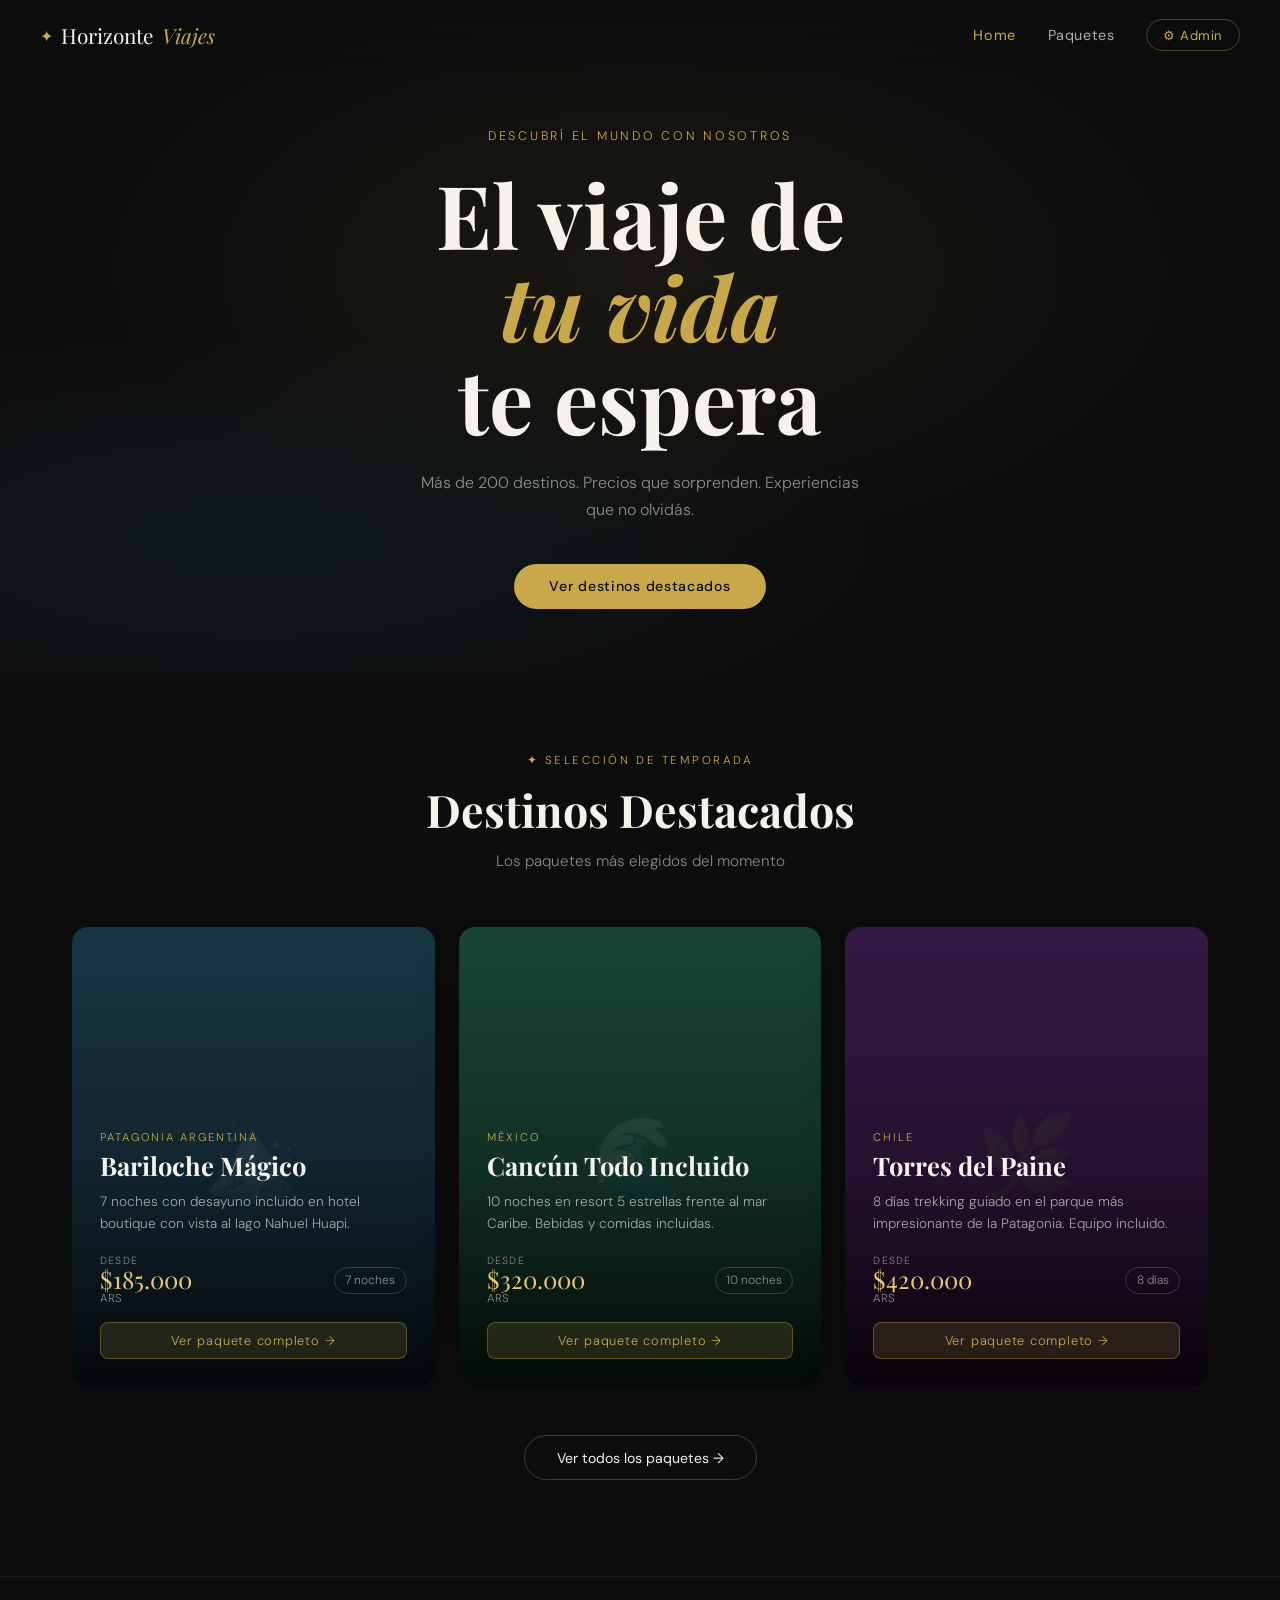
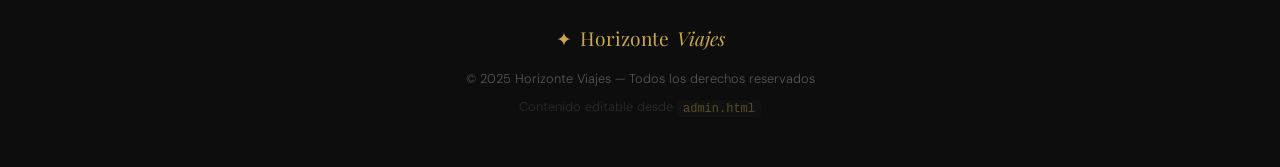
==== index.html @ 5328c454 "roxtur" ====
<!DOCTYPE html>
<html lang="es">
<head>
  <meta charset="UTF-8"/>
  <meta name="viewport" content="width=device-width, initial-scale=1.0"/>
  <title>Horizonte Viajes</title>
  <link rel="preconnect" href="https://fonts.googleapis.com">
  <link rel="preconnect" href="https://fonts.gstatic.com" crossorigin>
  <link href="https://fonts.googleapis.com/css2?family=Playfair+Display:ital,wght@0,400;0,700;1,400&family=DM+Sans:wght@300;400;500&display=swap" rel="stylesheet">
  <link rel="stylesheet" href="css/style.css"/>
</head>
<body>

<header class="header">
  <a href="index.html" class="logo">
    <span class="logo-icon">✦</span>
    Horizonte <em>Viajes</em>
  </a>
  <nav class="nav">
    <a href="index.html" class="active">Home</a>
    <a href="paquetes.html">Paquetes</a>
    <a href="admin.html" class="admin-link">⚙ Admin</a>
  </nav>
</header>

<section class="hero">
  <div style="position:relative">
    <p class="hero-eyebrow">Descubrí el mundo con nosotros</p>
    <h1 class="hero-title">El viaje de<br/><em>tu vida</em><br/>te espera</h1>
    <p class="hero-sub">Más de 200 destinos. Precios que sorprenden. Experiencias que no olvidás.</p>
    <a href="#destinos" class="btn-primary">Ver destinos destacados</a>
  </div>
</section>

<section class="seccion" id="destinos">
  <div class="seccion-header">
    <span class="seccion-tag">✦ selección de temporada</span>
    <h2 class="seccion-titulo">Destinos Destacados</h2>
    <p class="seccion-desc">Los paquetes más elegidos del momento</p>
  </div>
  <div class="banners-grid" id="banners-grid"></div>

  <div style="text-align:center; margin-top:3rem">
    <a href="paquetes.html" class="btn-outline">Ver todos los paquetes →</a>
  </div>
</section>

<footer class="footer">
  <div class="footer-logo"><span>✦</span> Horizonte <em>Viajes</em></div>
  <p class="footer-copy">© 2025 Horizonte Viajes — Todos los derechos reservados</p>
  <p class="footer-copy" style="margin-top:0.3rem; opacity:0.4">
    Contenido editable desde <code>admin.html</code>
  </p>
</footer>

<script src="js/banners.js"></script>
<script>
  async function renderBanners() {
    const data = await cargarBanners();
    const grid = document.getElementById('banners-grid');
    grid.innerHTML = '';

    data.home.forEach(b => {
      const card = document.createElement('a');
      card.className = 'banner-card';
      card.href = `producto.html?id=${b.id}`;

      const hasImg = b.imagen && b.imagen.startsWith('data:');

      card.innerHTML = `
        <div class="banner-bg" style="${hasImg ? `background-image:url('${b.imagen}')` : `background:${b.color}`}"></div>
        ${!hasImg ? `<div class="banner-no-img">${b.emoji}</div>` : ''}
        <div class="banner-overlay"></div>
        <div class="banner-body">
          <span class="banner-destino">${b.destino}</span>
          <h3 class="banner-titulo">${b.titulo}</h3>
          <p class="banner-desc">${b.descripcion_corta}</p>
          <div class="banner-footer">
            <div class="banner-precio">
              <span class="banner-desde">desde</span>
              <span class="banner-monto">$${b.precio}</span>
              <span class="banner-moneda">${b.moneda}</span>
            </div>
            <span class="banner-duracion">${b.duracion}</span>
          </div>
          <span class="banner-cta">Ver paquete completo →</span>
        </div>
      `;
      grid.appendChild(card);
    });
  }

  renderBanners();
</script>
</body>
</html>
---- css/style.css ----
/* ===========================
   RESET & BASE
   =========================== */
*, *::before, *::after { box-sizing: border-box; margin: 0; padding: 0; }

:root {
  --negro: #0d0d0d;
  --blanco: #f5f2ec;
  --gold: #c9a84c;
  --gold-light: #e8c97a;
  --gris: #888;
  --gris2: #555;
  --radio: 16px;
  --sombra: 0 8px 40px rgba(0,0,0,0.22);
  --font-display: 'Playfair Display', Georgia, serif;
  --font-body: 'DM Sans', sans-serif;
}

html { scroll-behavior: smooth; }
body {
  background: var(--negro);
  color: var(--blanco);
  font-family: var(--font-body);
  font-weight: 300;
  min-height: 100vh;
}

/* ===========================
   HEADER
   =========================== */
.header {
  position: fixed;
  top: 0; left: 0; right: 0;
  z-index: 100;
  padding: 1.2rem 2.5rem;
  display: flex;
  align-items: center;
  justify-content: space-between;
  background: linear-gradient(to bottom, rgba(13,13,13,0.97), transparent);
  backdrop-filter: blur(6px);
}

.logo {
  display: flex;
  align-items: center;
  gap: 0.5rem;
  font-family: var(--font-display);
  font-size: 1.3rem;
  color: var(--blanco);
  text-decoration: none;
}
.logo-icon { color: var(--gold); font-size: 1rem; }
.logo em { color: var(--gold); font-style: italic; }

.nav { display: flex; gap: 2rem; align-items: center; }
.nav a {
  color: rgba(245,242,236,0.7);
  text-decoration: none;
  font-size: 0.9rem;
  font-weight: 400;
  letter-spacing: 0.04em;
  transition: color 0.2s;
}
.nav a:hover, .nav a.active { color: var(--gold); }
.nav .admin-link {
  border: 1px solid rgba(201,168,76,0.35);
  padding: 0.4rem 1rem;
  border-radius: 100px;
  color: var(--gold);
  font-size: 0.82rem;
}
.nav .admin-link:hover { background: var(--gold); color: var(--negro); }

/* ===========================
   HERO
   =========================== */
.hero {
  min-height: 68vh;
  display: flex;
  align-items: center;
  justify-content: center;
  text-align: center;
  padding: 8rem 2rem 4rem;
  position: relative;
  overflow: hidden;
}
.hero::before {
  content: '';
  position: absolute; inset: 0;
  background:
    radial-gradient(ellipse 60% 60% at 50% 40%, rgba(201,168,76,0.07) 0%, transparent 70%),
    radial-gradient(ellipse 80% 50% at 20% 80%, rgba(26,58,74,0.25) 0%, transparent 60%);
}
.hero-eyebrow {
  font-size: 0.78rem;
  letter-spacing: 0.22em;
  text-transform: uppercase;
  color: var(--gold);
  margin-bottom: 1.5rem;
}
.hero-title {
  font-family: var(--font-display);
  font-size: clamp(2.8rem, 7vw, 5.5rem);
  line-height: 1.05;
  margin-bottom: 1.5rem;
  position: relative;
}
.hero-title em { font-style: italic; color: var(--gold); }
.hero-sub {
  color: rgba(245,242,236,0.55);
  font-size: 1rem;
  max-width: 460px;
  margin: 0 auto 2.5rem;
  line-height: 1.7;
}

/* ===========================
   BOTONES
   =========================== */
.btn-primary {
  display: inline-block;
  background: var(--gold);
  color: var(--negro);
  font-family: var(--font-body);
  font-weight: 500;
  font-size: 0.88rem;
  letter-spacing: 0.05em;
  padding: 0.85rem 2.2rem;
  border-radius: 100px;
  text-decoration: none;
  transition: background 0.2s, transform 0.2s;
  border: none;
  cursor: pointer;
}
.btn-primary:hover { background: var(--gold-light); transform: translateY(-2px); }

.btn-outline {
  display: inline-block;
  background: transparent;
  color: var(--blanco);
  font-family: var(--font-body);
  font-weight: 400;
  font-size: 0.88rem;
  padding: 0.8rem 2rem;
  border-radius: 100px;
  border: 1px solid rgba(245,242,236,0.2);
  text-decoration: none;
  transition: all 0.2s;
}
.btn-outline:hover { border-color: var(--gold); color: var(--gold); }

/* ===========================
   SECCIONES
   =========================== */
.seccion {
  padding: 5rem 2rem 6rem;
  max-width: 1200px;
  margin: 0 auto;
}
.seccion-header {
  text-align: center;
  margin-bottom: 3.5rem;
}
.seccion-tag {
  font-size: 0.72rem;
  letter-spacing: 0.22em;
  text-transform: uppercase;
  color: var(--gold);
  display: block;
  margin-bottom: 0.75rem;
}
.seccion-titulo {
  font-family: var(--font-display);
  font-size: clamp(1.8rem, 4vw, 2.8rem);
  margin-bottom: 0.75rem;
}
.seccion-desc { color: var(--gris); font-size: 0.95rem; }

/* ===========================
   BANNER CARDS
   =========================== */
.banners-grid {
  display: grid;
  grid-template-columns: repeat(auto-fit, minmax(300px, 1fr));
  gap: 1.5rem;
}

.banner-card {
  border-radius: var(--radio);
  overflow: hidden;
  position: relative;
  min-height: 460px;
  display: flex;
  flex-direction: column;
  justify-content: flex-end;
  box-shadow: var(--sombra);
  transition: transform 0.35s cubic-bezier(.22,.68,0,1.2);
  text-decoration: none;
  color: inherit;
  cursor: pointer;
}
.banner-card:hover { transform: translateY(-7px); }

.banner-bg {
  position: absolute; inset: 0;
  background-size: cover;
  background-position: center;
  transition: transform 0.5s ease;
}
.banner-card:hover .banner-bg { transform: scale(1.04); }

.banner-overlay {
  position: absolute; inset: 0;
  background: linear-gradient(to top, rgba(0,0,0,0.88) 0%, rgba(0,0,0,0.35) 50%, rgba(0,0,0,0.08) 100%);
}

.banner-body { position: relative; z-index: 2; padding: 1.75rem; }

.banner-destino {
  font-size: 0.7rem;
  letter-spacing: 0.18em;
  text-transform: uppercase;
  color: var(--gold);
  margin-bottom: 0.4rem;
  display: block;
}
.banner-titulo {
  font-family: var(--font-display);
  font-size: 1.6rem;
  line-height: 1.2;
  margin-bottom: 0.65rem;
}
.banner-desc {
  font-size: 0.85rem;
  color: rgba(245,242,236,0.65);
  line-height: 1.6;
  margin-bottom: 1.2rem;
  display: -webkit-box;
  -webkit-line-clamp: 3;
  -webkit-box-orient: vertical;
  overflow: hidden;
}
.banner-footer {
  display: flex;
  align-items: center;
  justify-content: space-between;
}
.banner-precio { display: flex; flex-direction: column; }
.banner-desde { font-size: 0.65rem; text-transform: uppercase; letter-spacing: 0.12em; color: var(--gris); }
.banner-monto { font-family: var(--font-display); font-size: 1.5rem; color: var(--gold-light); line-height: 1; }
.banner-moneda { font-size: 0.72rem; color: var(--gris); }
.banner-duracion {
  font-size: 0.75rem;
  color: rgba(245,242,236,0.55);
  border: 1px solid rgba(245,242,236,0.18);
  padding: 0.28rem 0.65rem;
  border-radius: 100px;
}
.banner-cta {
  display: block;
  margin-top: 1rem;
  text-align: center;
  background: rgba(201,168,76,0.15);
  border: 1px solid rgba(201,168,76,0.35);
  color: var(--gold);
  font-size: 0.8rem;
  letter-spacing: 0.06em;
  padding: 0.55rem;
  border-radius: 8px;
  transition: background 0.2s;
}
.banner-card:hover .banner-cta { background: rgba(201,168,76,0.28); }

.banner-no-img {
  position: absolute; inset: 0;
  display: flex; align-items: center; justify-content: center;
  font-size: 5rem; opacity: 0.1;
}

/* ===========================
   FOOTER
   =========================== */
.footer {
  border-top: 1px solid rgba(245,242,236,0.07);
  padding: 3rem 2rem;
  text-align: center;
}
.footer-logo {
  display: flex; align-items: center; justify-content: center;
  gap: 0.5rem;
  font-family: var(--font-display);
  font-size: 1.2rem;
  color: var(--gold);
  margin-bottom: 1rem;
}
.footer-logo em { font-style: italic; }
.footer-copy { color: var(--gris2); font-size: 0.8rem; line-height: 1.8; }
.footer-copy code {
  background: rgba(245,242,236,0.05);
  padding: 0.1rem 0.35rem;
  border-radius: 4px;
  color: var(--gold);
  font-size: 0.75rem;
}

/* ===========================
   SEPARADOR DECORATIVO
   =========================== */
.sep {
  display: flex;
  align-items: center;
  gap: 1rem;
  max-width: 1200px;
  margin: 0 auto;
  padding: 0 2rem;
  opacity: 0.12;
}
.sep::before, .sep::after {
  content: ''; flex: 1;
  border-top: 1px solid var(--blanco);
}
.sep span { font-size: 0.7rem; letter-spacing: 0.2em; white-space: nowrap; }
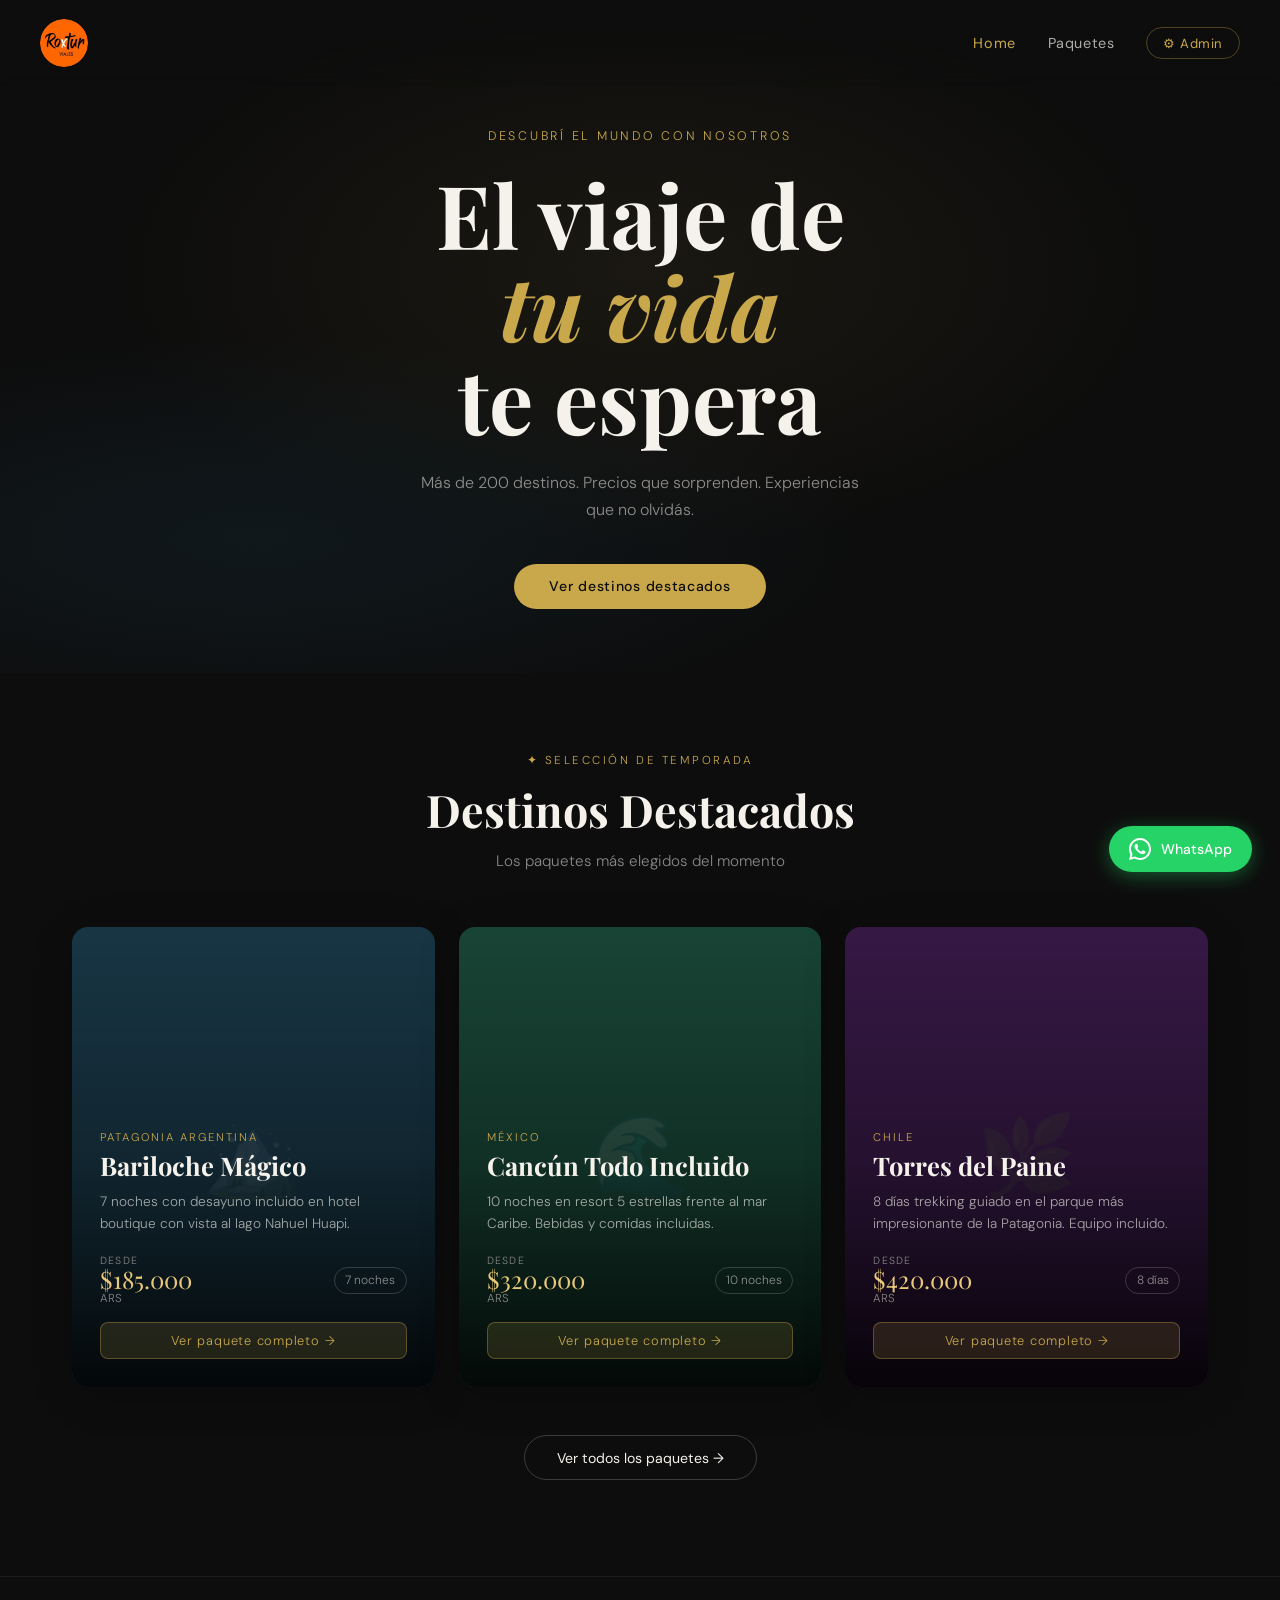
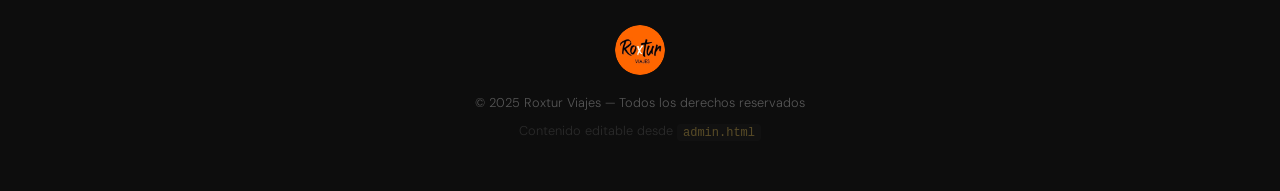
==== commit b1be4795: "r" ====
--- a/index.html
+++ b/index.html
@@ -3,7 +3,7 @@
 <head>
   <meta charset="UTF-8"/>
   <meta name="viewport" content="width=device-width, initial-scale=1.0"/>
-  <title>Horizonte Viajes</title>
+  <title>Roxtur Viajes</title>
   <link rel="preconnect" href="https://fonts.googleapis.com">
   <link rel="preconnect" href="https://fonts.gstatic.com" crossorigin>
   <link href="https://fonts.googleapis.com/css2?family=Playfair+Display:ital,wght@0,400;0,700;1,400&family=DM+Sans:wght@300;400;500&display=swap" rel="stylesheet">
@@ -12,10 +12,7 @@
 <body>
 
 <header class="header">
-  <a href="index.html" class="logo">
-    <span class="logo-icon">✦</span>
-    Horizonte <em>Viajes</em>
-  </a>
+  <a href="index.html" class="logo"><img src="img/logo.png" alt="Roxtur Viajes"/></a>
   <nav class="nav">
     <a href="index.html" class="active">Home</a>
     <a href="paquetes.html">Paquetes</a>
@@ -46,8 +43,8 @@
 </section>
 
 <footer class="footer">
-  <div class="footer-logo"><span>✦</span> Horizonte <em>Viajes</em></div>
-  <p class="footer-copy">© 2025 Horizonte Viajes — Todos los derechos reservados</p>
+  <div class="footer-logo"><img src="img/logo.png" alt="Roxtur Viajes" style="height:50px;border-radius:50%"/></div>
+  <p class="footer-copy">© 2025 Roxtur Viajes — Todos los derechos reservados</p>
   <p class="footer-copy" style="margin-top:0.3rem; opacity:0.4">
     Contenido editable desde <code>admin.html</code>
   </p>
@@ -92,5 +89,6 @@
 
   renderBanners();
 </script>
+<a href="https://wa.me/5491173743813?text=Hola%20Roxtur%20Viajes!%20Quisiera%20recibir%20información%20sobre%20sus%20paquetes%20turísticos." class="whatsapp-float" target="_blank"><svg viewBox="0 0 24 24" fill="currentColor"><path d="M17.472 14.382c-.297-.149-1.758-.867-2.03-.967-.273-.099-.471-.148-.67.15-.197.297-.767.966-.94 1.164-.173.199-.347.223-.644.075-.297-.15-1.255-.463-2.39-1.475-.883-.788-1.48-1.761-1.653-2.059-.173-.297-.018-.458.13-.606.134-.133.298-.347.446-.52.149-.174.198-.298.298-.497.099-.198.05-.371-.025-.52-.075-.149-.669-1.612-.916-2.207-.242-.579-.487-.5-.669-.51-.173-.008-.371-.01-.57-.01-.198 0-.52.074-.792.372-.272.297-1.04 1.016-1.04 2.479 0 1.462 1.065 2.875 1.213 3.074.149.198 2.096 3.2 5.077 4.487.709.306 1.262.489 1.694.625.712.227 1.36.195 1.871.118.571-.085 1.758-.719 2.006-1.413.248-.694.248-1.289.173-1.413-.074-.124-.272-.198-.57-.347z"/><path d="M12 0C5.373 0 0 5.373 0 12c0 2.127.558 4.126 1.533 5.859L.057 23.886l6.186-1.453A11.938 11.938 0 0012 24c6.627 0 12-5.373 12-12S18.627 0 12 0zm0 21.818a9.818 9.818 0 01-5.006-1.368l-.36-.213-3.67.862.878-3.582-.234-.369A9.818 9.818 0 1112 21.818z"/></svg>WhatsApp</a>
 </body>
 </html>
--- a/css/style.css
+++ b/css/style.css
@@ -43,12 +43,16 @@
 .logo {
   display: flex;
   align-items: center;
-  gap: 0.5rem;
-  font-family: var(--font-display);
-  font-size: 1.3rem;
-  color: var(--blanco);
-  text-decoration: none;
-}
+  text-decoration: none;
+}
+.logo img {
+  height: 48px;
+  width: 48px;
+  border-radius: 50%;
+  object-fit: cover;
+  transition: transform 0.2s;
+}
+.logo img:hover { transform: scale(1.05); }
 .logo-icon { color: var(--gold); font-size: 1rem; }
 .logo em { color: var(--gold); font-style: italic; }
 
@@ -320,3 +324,33 @@
   border-top: 1px solid var(--blanco);
 }
 .sep span { font-size: 0.7rem; letter-spacing: 0.2em; white-space: nowrap; }
+
+/* ===========================
+   WHATSAPP FLOTANTE
+   =========================== */
+.whatsapp-float {
+  position: fixed;
+  bottom: 1.75rem;
+  right: 1.75rem;
+  z-index: 999;
+  background: #25D366;
+  color: #fff;
+  border-radius: 50px;
+  padding: 0.75rem 1.25rem;
+  display: flex;
+  align-items: center;
+  gap: 0.6rem;
+  text-decoration: none;
+  font-family: var(--font-body);
+  font-weight: 500;
+  font-size: 0.88rem;
+  box-shadow: 0 4px 20px rgba(37,211,102,0.4);
+  transition: transform 0.2s, box-shadow 0.2s;
+}
+.whatsapp-float:hover {
+  transform: translateY(-3px);
+  box-shadow: 0 8px 28px rgba(37,211,102,0.5);
+}
+.whatsapp-float svg {
+  width: 22px; height: 22px; flex-shrink: 0;
+}
